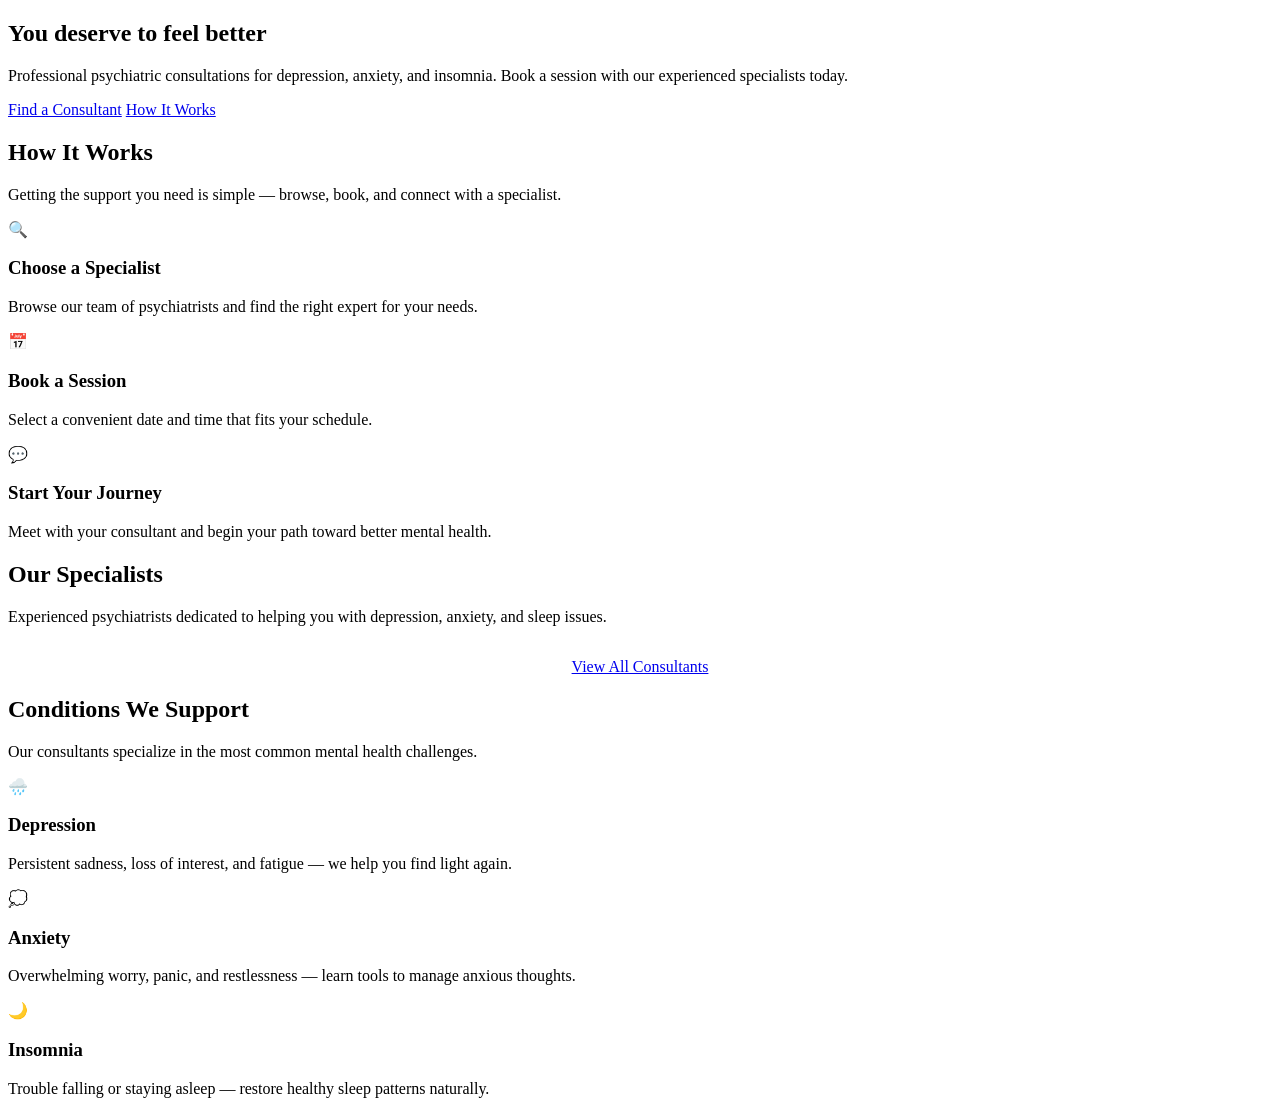
==== index.html @ 55f7d3a2 "Add files via upload" ====
<!DOCTYPE html>
<html lang="en">
<head>
  <meta charset="UTF-8">
  <meta name="viewport" content="width=device-width, initial-scale=1.0">
  <title>MindCare Center — Mental Health Consultation</title>
  <link rel="stylesheet" href="css/styles.css">
</head>
<body>
  <div id="site-header"></div>

  <section class="hero">
    <div class="container">
      <h1>You deserve to feel better</h1>
      <p>Professional psychiatric consultations for depression, anxiety, and insomnia. Book a session with our experienced specialists today.</p>
      <div class="hero-actions">
        <a href="consultants.html" class="btn btn-lg btn-primary">Find a Consultant</a>
        <a href="#how-it-works" class="btn btn-lg btn-outline">How It Works</a>
      </div>
    </div>
  </section>

  <section class="section" id="how-it-works">
    <div class="container">
      <h2 class="section-title">How It Works</h2>
      <p class="section-subtitle">Getting the support you need is simple — browse, book, and connect with a specialist.</p>
      <div class="features-grid">
        <div class="feature">
          <div class="feature-icon">🔍</div>
          <h3>Choose a Specialist</h3>
          <p>Browse our team of psychiatrists and find the right expert for your needs.</p>
        </div>
        <div class="feature">
          <div class="feature-icon">📅</div>
          <h3>Book a Session</h3>
          <p>Select a convenient date and time that fits your schedule.</p>
        </div>
        <div class="feature">
          <div class="feature-icon">💬</div>
          <h3>Start Your Journey</h3>
          <p>Meet with your consultant and begin your path toward better mental health.</p>
        </div>
      </div>
    </div>
  </section>

  <section class="section" style="background: var(--color-surface);">
    <div class="container">
      <h2 class="section-title">Our Specialists</h2>
      <p class="section-subtitle">Experienced psychiatrists dedicated to helping you with depression, anxiety, and sleep issues.</p>
      <div class="cards-grid" id="home-consultants"></div>
      <div style="text-align: center; margin-top: 2rem;">
        <a href="consultants.html" class="btn btn-outline">View All Consultants</a>
      </div>
    </div>
  </section>

  <section class="section">
    <div class="container">
      <h2 class="section-title">Conditions We Support</h2>
      <p class="section-subtitle">Our consultants specialize in the most common mental health challenges.</p>
      <div class="features-grid">
        <div class="feature">
          <div class="feature-icon">🌧️</div>
          <h3>Depression</h3>
          <p>Persistent sadness, loss of interest, and fatigue — we help you find light again.</p>
        </div>
        <div class="feature">
          <div class="feature-icon">💭</div>
          <h3>Anxiety</h3>
          <p>Overwhelming worry, panic, and restlessness — learn tools to manage anxious thoughts.</p>
        </div>
        <div class="feature">
          <div class="feature-icon">🌙</div>
          <h3>Insomnia</h3>
          <p>Trouble falling or staying asleep — restore healthy sleep patterns naturally.</p>
        </div>
      </div>
    </div>
  </section>

  <div id="site-footer"></div>

  <script src="js/data.js"></script>
  <script src="js/cart.js"></script>
  <script src="js/main.js"></script>
  <script>
    initPage('home');

    const consultantPages = {
      'dr-sarah-chen': 'consultant-sarah.html',
      'dr-michael-rivera': 'consultant-michael.html',
      'dr-emily-watson': 'consultant-emily.html'
    };

    document.getElementById('home-consultants').innerHTML = CONSULTANTS.map(c => `
      <div class="card">
        <img src="${c.image}" alt="${c.name}" class="card-img">
        <div class="card-body">
          <span class="card-tag">${c.specialty}</span>
          <h3>${c.name}</h3>
          <p class="card-title-sub">${c.title}</p>
          <p>${c.bio.substring(0, 100)}...</p>
          <div class="card-footer">
            <div class="price">${formatPrice(c.price)} <span>/ session</span></div>
            <a href="${consultantPages[c.id]}" class="btn btn-primary">View Profile</a>
          </div>
        </div>
      </div>
    `).join('');
  </script>
</body>
</html>
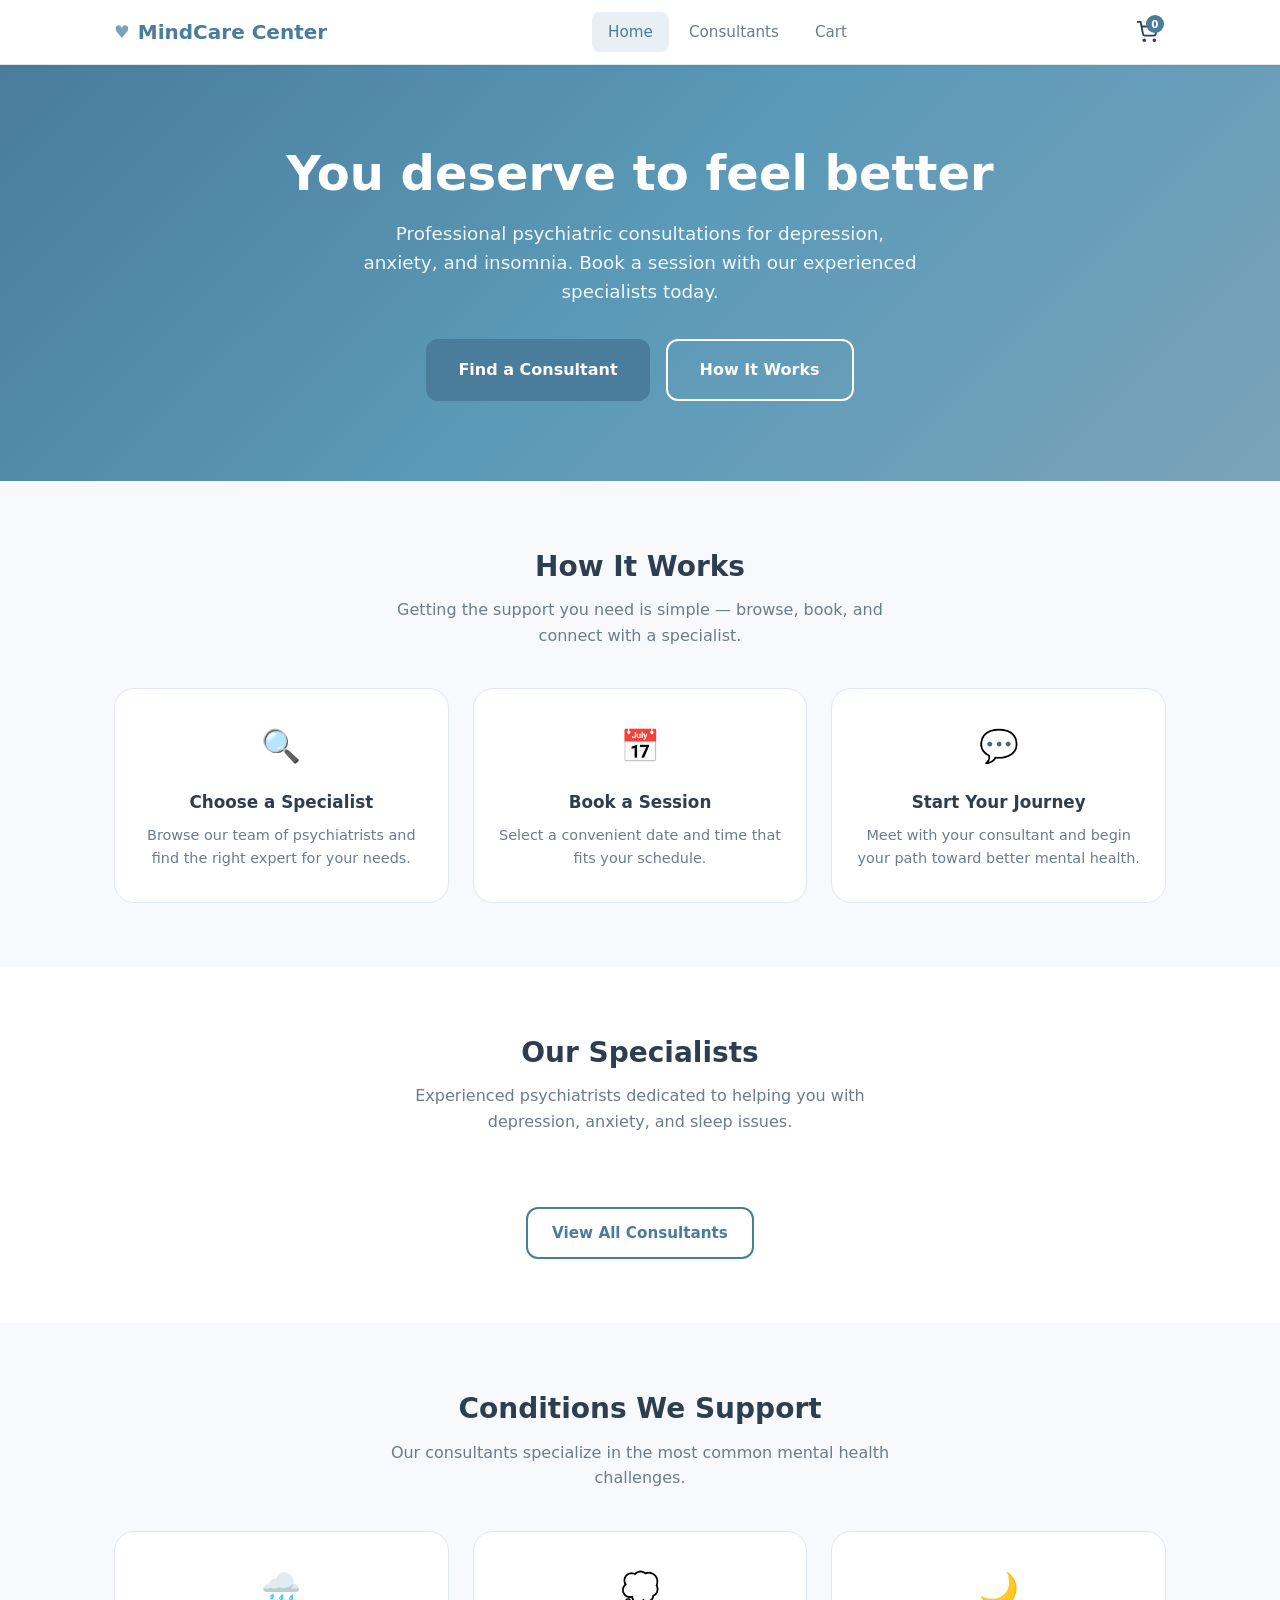
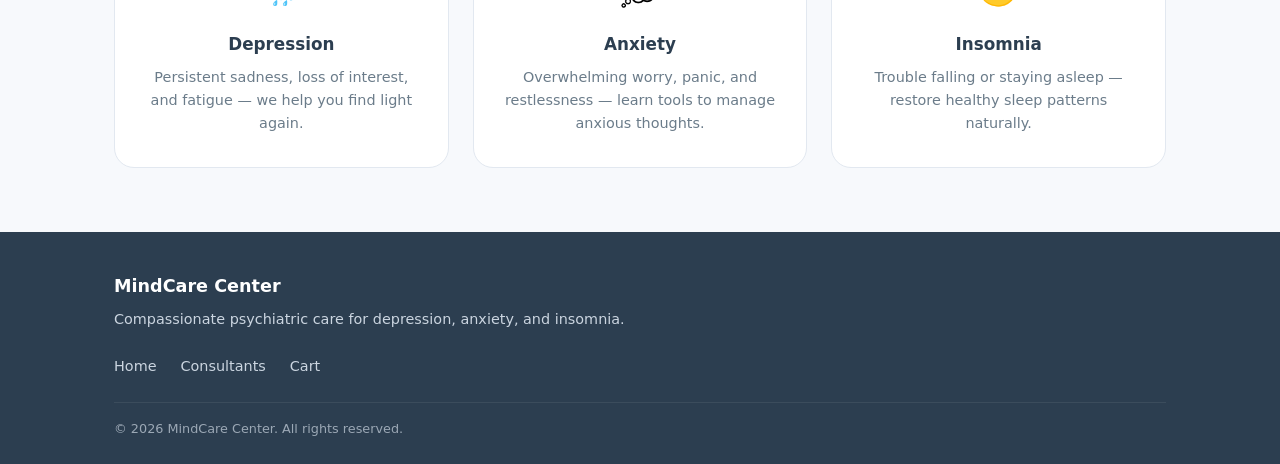
==== commit 4bcf1983: "Fix HTML encoding issues in index.html" ====
--- a/index.html
+++ b/index.html
@@ -4,7 +4,7 @@
   <meta charset="UTF-8">
   <meta name="viewport" content="width=device-width, initial-scale=1.0">
   <title>MindCare Center — Mental Health Consultation</title>
-  <link rel="stylesheet" href="css/styles.css">
+  <link rel="stylesheet" href="styles.css">
 </head>
 <body>
   <div id="site-header"></div>
@@ -81,9 +81,9 @@
 
   <div id="site-footer"></div>
 
-  <script src="js/data.js"></script>
-  <script src="js/cart.js"></script>
-  <script src="js/main.js"></script>
+  <script src="data.js"></script>
+  <script src="cart.js"></script>
+  <script src="main.js"></script>
   <script>
     initPage('home');
 
--- a/styles.css
+++ b/styles.css
@@ -0,0 +1,868 @@
+:root {
+  --color-bg: #f7f9fc;
+  --color-surface: #ffffff;
+  --color-primary: #4a7c9b;
+  --color-primary-dark: #3a6280;
+  --color-primary-light: #e8f0f5;
+  --color-accent: #7ba3b8;
+  --color-text: #2c3e50;
+  --color-text-muted: #6b7c8a;
+  --color-border: #e2e8f0;
+  --color-success: #3d8b6e;
+  --color-error: #c0392b;
+  --color-warning: #d4a017;
+  --shadow-sm: 0 1px 3px rgba(44, 62, 80, 0.08);
+  --shadow-md: 0 4px 16px rgba(44, 62, 80, 0.1);
+  --shadow-lg: 0 8px 32px rgba(44, 62, 80, 0.12);
+  --radius: 12px;
+  --radius-lg: 20px;
+  --font: 'Segoe UI', system-ui, -apple-system, sans-serif;
+}
+
+*, *::before, *::after {
+  box-sizing: border-box;
+  margin: 0;
+  padding: 0;
+}
+
+html {
+  scroll-behavior: smooth;
+}
+
+body {
+  font-family: var(--font);
+  background: var(--color-bg);
+  color: var(--color-text);
+  line-height: 1.6;
+  min-height: 100vh;
+  display: flex;
+  flex-direction: column;
+}
+
+.container {
+  width: 100%;
+  max-width: 1100px;
+  margin: 0 auto;
+  padding: 0 1.5rem;
+}
+
+/* Header */
+.site-header {
+  background: var(--color-surface);
+  border-bottom: 1px solid var(--color-border);
+  position: sticky;
+  top: 0;
+  z-index: 100;
+  box-shadow: var(--shadow-sm);
+}
+
+.header-inner {
+  display: flex;
+  align-items: center;
+  justify-content: space-between;
+  height: 64px;
+}
+
+.logo {
+  display: flex;
+  align-items: center;
+  gap: 0.5rem;
+  font-size: 1.25rem;
+  font-weight: 700;
+  color: var(--color-primary);
+  text-decoration: none;
+}
+
+.logo-icon {
+  color: var(--color-accent);
+  font-size: 1.1rem;
+}
+
+.main-nav {
+  display: flex;
+  gap: 0.25rem;
+}
+
+.nav-link {
+  padding: 0.5rem 1rem;
+  border-radius: 8px;
+  text-decoration: none;
+  color: var(--color-text-muted);
+  font-weight: 500;
+  font-size: 0.95rem;
+  transition: background 0.2s, color 0.2s;
+}
+
+.nav-link:hover,
+.nav-link.active {
+  background: var(--color-primary-light);
+  color: var(--color-primary);
+}
+
+.cart-link {
+  position: relative;
+  display: flex;
+  align-items: center;
+  padding: 0.5rem;
+  color: var(--color-text);
+  text-decoration: none;
+  border-radius: 8px;
+  transition: background 0.2s;
+}
+
+.cart-link:hover {
+  background: var(--color-primary-light);
+}
+
+.cart-badge {
+  position: absolute;
+  top: 2px;
+  right: 2px;
+  background: var(--color-primary);
+  color: white;
+  font-size: 0.65rem;
+  font-weight: 700;
+  min-width: 18px;
+  height: 18px;
+  border-radius: 50%;
+  display: flex;
+  align-items: center;
+  justify-content: center;
+}
+
+/* Footer */
+.site-footer {
+  background: var(--color-text);
+  color: #cbd5e0;
+  margin-top: auto;
+  padding: 2.5rem 0 1.5rem;
+}
+
+.footer-inner {
+  display: grid;
+  gap: 1.5rem;
+}
+
+.footer-brand strong {
+  color: white;
+  font-size: 1.1rem;
+}
+
+.footer-brand p {
+  margin-top: 0.5rem;
+  font-size: 0.9rem;
+}
+
+.footer-links {
+  display: flex;
+  gap: 1.5rem;
+}
+
+.footer-links a {
+  color: #cbd5e0;
+  text-decoration: none;
+  font-size: 0.9rem;
+}
+
+.footer-links a:hover {
+  color: white;
+}
+
+.footer-copy {
+  font-size: 0.8rem;
+  opacity: 0.7;
+  border-top: 1px solid rgba(255,255,255,0.1);
+  padding-top: 1rem;
+}
+
+/* Buttons */
+.btn {
+  display: inline-flex;
+  align-items: center;
+  justify-content: center;
+  gap: 0.5rem;
+  padding: 0.75rem 1.5rem;
+  border: none;
+  border-radius: var(--radius);
+  font-family: var(--font);
+  font-size: 0.95rem;
+  font-weight: 600;
+  cursor: pointer;
+  text-decoration: none;
+  transition: background 0.2s, transform 0.15s, box-shadow 0.2s;
+}
+
+.btn:active {
+  transform: scale(0.98);
+}
+
+.btn-primary {
+  background: var(--color-primary);
+  color: white;
+}
+
+.btn-primary:hover {
+  background: var(--color-primary-dark);
+  box-shadow: var(--shadow-md);
+}
+
+.btn-outline {
+  background: transparent;
+  color: var(--color-primary);
+  border: 2px solid var(--color-primary);
+}
+
+.btn-outline:hover {
+  background: var(--color-primary-light);
+}
+
+.btn-lg {
+  padding: 1rem 2rem;
+  font-size: 1rem;
+}
+
+.btn-block {
+  width: 100%;
+}
+
+.btn-danger {
+  background: transparent;
+  color: var(--color-error);
+  border: 1px solid var(--color-error);
+  padding: 0.4rem 0.8rem;
+  font-size: 0.85rem;
+}
+
+.btn-danger:hover {
+  background: #fdf0ef;
+}
+
+/* Hero */
+.hero {
+  background: linear-gradient(135deg, var(--color-primary) 0%, #5a9ab8 50%, var(--color-accent) 100%);
+  color: white;
+  padding: 5rem 0;
+  text-align: center;
+}
+
+.hero h1 {
+  font-size: clamp(2rem, 5vw, 3rem);
+  font-weight: 700;
+  margin-bottom: 1rem;
+  line-height: 1.2;
+}
+
+.hero p {
+  font-size: 1.15rem;
+  opacity: 0.92;
+  max-width: 560px;
+  margin: 0 auto 2rem;
+}
+
+.hero-actions {
+  display: flex;
+  gap: 1rem;
+  justify-content: center;
+  flex-wrap: wrap;
+}
+
+.hero .btn-outline {
+  border-color: white;
+  color: white;
+}
+
+.hero .btn-outline:hover {
+  background: rgba(255,255,255,0.15);
+}
+
+/* Sections */
+.section {
+  padding: 4rem 0;
+}
+
+.section-title {
+  text-align: center;
+  font-size: 1.75rem;
+  margin-bottom: 0.5rem;
+}
+
+.section-subtitle {
+  text-align: center;
+  color: var(--color-text-muted);
+  margin-bottom: 2.5rem;
+  max-width: 520px;
+  margin-left: auto;
+  margin-right: auto;
+}
+
+/* Cards grid */
+.cards-grid {
+  display: grid;
+  grid-template-columns: repeat(auto-fit, minmax(280px, 1fr));
+  gap: 1.5rem;
+}
+
+.card {
+  background: var(--color-surface);
+  border-radius: var(--radius-lg);
+  box-shadow: var(--shadow-sm);
+  border: 1px solid var(--color-border);
+  overflow: hidden;
+  transition: box-shadow 0.2s, transform 0.2s;
+}
+
+.card:hover {
+  box-shadow: var(--shadow-md);
+  transform: translateY(-2px);
+}
+
+.card-img {
+  width: 100%;
+  height: 200px;
+  object-fit: cover;
+}
+
+.card-body {
+  padding: 1.5rem;
+}
+
+.card-tag {
+  display: inline-block;
+  background: var(--color-primary-light);
+  color: var(--color-primary);
+  font-size: 0.75rem;
+  font-weight: 600;
+  padding: 0.25rem 0.75rem;
+  border-radius: 20px;
+  margin-bottom: 0.75rem;
+}
+
+.card-body h3 {
+  font-size: 1.15rem;
+  margin-bottom: 0.25rem;
+}
+
+.card-body .card-title-sub {
+  color: var(--color-text-muted);
+  font-size: 0.85rem;
+  margin-bottom: 0.75rem;
+}
+
+.card-body p {
+  color: var(--color-text-muted);
+  font-size: 0.9rem;
+  margin-bottom: 1rem;
+}
+
+.card-footer {
+  display: flex;
+  align-items: center;
+  justify-content: space-between;
+}
+
+.price {
+  font-size: 1.25rem;
+  font-weight: 700;
+  color: var(--color-primary);
+}
+
+.price span {
+  font-size: 0.8rem;
+  font-weight: 400;
+  color: var(--color-text-muted);
+}
+
+/* Features */
+.features-grid {
+  display: grid;
+  grid-template-columns: repeat(auto-fit, minmax(240px, 1fr));
+  gap: 1.5rem;
+}
+
+.feature {
+  text-align: center;
+  padding: 2rem 1.5rem;
+  background: var(--color-surface);
+  border-radius: var(--radius-lg);
+  border: 1px solid var(--color-border);
+}
+
+.feature-icon {
+  font-size: 2rem;
+  margin-bottom: 1rem;
+}
+
+.feature h3 {
+  font-size: 1.05rem;
+  margin-bottom: 0.5rem;
+}
+
+.feature p {
+  color: var(--color-text-muted);
+  font-size: 0.9rem;
+}
+
+/* Page header */
+.page-header {
+  background: var(--color-primary-light);
+  padding: 2.5rem 0;
+  text-align: center;
+}
+
+.page-header h1 {
+  font-size: 2rem;
+  color: var(--color-primary-dark);
+}
+
+.page-header p {
+  color: var(--color-text-muted);
+  margin-top: 0.5rem;
+}
+
+/* Consultant detail */
+.consultant-detail {
+  padding: 3rem 0;
+}
+
+.detail-grid {
+  display: grid;
+  grid-template-columns: 1fr 1.2fr;
+  gap: 2.5rem;
+  align-items: start;
+}
+
+.detail-photo {
+  width: 100%;
+  border-radius: var(--radius-lg);
+  box-shadow: var(--shadow-md);
+}
+
+.detail-info h2 {
+  font-size: 1.75rem;
+  margin-bottom: 0.25rem;
+}
+
+.detail-title {
+  color: var(--color-primary);
+  font-weight: 600;
+  margin-bottom: 1rem;
+}
+
+.detail-bio {
+  color: var(--color-text-muted);
+  margin-bottom: 1.5rem;
+}
+
+.detail-section {
+  margin-bottom: 1.5rem;
+}
+
+.detail-section h3 {
+  font-size: 1rem;
+  margin-bottom: 0.5rem;
+  color: var(--color-primary-dark);
+}
+
+.detail-section ul {
+  list-style: none;
+  padding: 0;
+}
+
+.detail-section li {
+  padding: 0.35rem 0;
+  color: var(--color-text-muted);
+  font-size: 0.9rem;
+}
+
+.detail-section li::before {
+  content: "✓ ";
+  color: var(--color-success);
+  font-weight: 700;
+}
+
+/* Booking form */
+.booking-panel {
+  background: var(--color-surface);
+  border: 1px solid var(--color-border);
+  border-radius: var(--radius-lg);
+  padding: 2rem;
+  box-shadow: var(--shadow-sm);
+  margin-top: 2rem;
+}
+
+.booking-panel h3 {
+  font-size: 1.25rem;
+  margin-bottom: 1.5rem;
+}
+
+.form-group {
+  margin-bottom: 1.25rem;
+}
+
+.form-group label {
+  display: block;
+  font-weight: 600;
+  font-size: 0.9rem;
+  margin-bottom: 0.4rem;
+}
+
+.form-group input,
+.form-group select {
+  width: 100%;
+  padding: 0.75rem 1rem;
+  border: 1px solid var(--color-border);
+  border-radius: 8px;
+  font-family: var(--font);
+  font-size: 0.95rem;
+  transition: border-color 0.2s;
+}
+
+.form-group input:focus,
+.form-group select:focus {
+  outline: none;
+  border-color: var(--color-primary);
+  box-shadow: 0 0 0 3px rgba(74, 124, 155, 0.15);
+}
+
+.form-row {
+  display: grid;
+  grid-template-columns: 1fr 1fr;
+  gap: 1rem;
+}
+
+.booking-price {
+  display: flex;
+  justify-content: space-between;
+  align-items: center;
+  padding: 1rem 0;
+  border-top: 1px solid var(--color-border);
+  margin-top: 0.5rem;
+  margin-bottom: 1rem;
+}
+
+/* Cart */
+.cart-page {
+  padding: 3rem 0;
+}
+
+.cart-empty {
+  text-align: center;
+  padding: 4rem 2rem;
+  background: var(--color-surface);
+  border-radius: var(--radius-lg);
+  border: 1px solid var(--color-border);
+}
+
+.cart-empty h2 {
+  margin-bottom: 0.5rem;
+}
+
+.cart-empty p {
+  color: var(--color-text-muted);
+  margin-bottom: 1.5rem;
+}
+
+.cart-items {
+  display: flex;
+  flex-direction: column;
+  gap: 1rem;
+  margin-bottom: 2rem;
+}
+
+.cart-item {
+  display: grid;
+  grid-template-columns: 80px 1fr auto auto;
+  gap: 1.25rem;
+  align-items: center;
+  background: var(--color-surface);
+  border: 1px solid var(--color-border);
+  border-radius: var(--radius);
+  padding: 1.25rem;
+}
+
+.cart-item-img {
+  width: 80px;
+  height: 80px;
+  border-radius: 8px;
+  object-fit: cover;
+}
+
+.cart-item-info h3 {
+  font-size: 1rem;
+}
+
+.cart-item-info p {
+  font-size: 0.85rem;
+  color: var(--color-text-muted);
+}
+
+.cart-item-price {
+  font-weight: 700;
+  font-size: 1.1rem;
+  color: var(--color-primary);
+}
+
+.cart-summary {
+  background: var(--color-surface);
+  border: 1px solid var(--color-border);
+  border-radius: var(--radius-lg);
+  padding: 1.5rem;
+  max-width: 400px;
+  margin-left: auto;
+}
+
+.cart-summary h3 {
+  margin-bottom: 1rem;
+}
+
+.summary-row {
+  display: flex;
+  justify-content: space-between;
+  padding: 0.5rem 0;
+  font-size: 0.95rem;
+}
+
+.summary-row.total {
+  border-top: 2px solid var(--color-border);
+  margin-top: 0.5rem;
+  padding-top: 1rem;
+  font-weight: 700;
+  font-size: 1.15rem;
+}
+
+/* Checkout */
+.checkout-grid {
+  display: grid;
+  grid-template-columns: 1.5fr 1fr;
+  gap: 2rem;
+  padding: 3rem 0;
+}
+
+.checkout-form {
+  background: var(--color-surface);
+  border: 1px solid var(--color-border);
+  border-radius: var(--radius-lg);
+  padding: 2rem;
+}
+
+.checkout-form h2 {
+  font-size: 1.25rem;
+  margin-bottom: 1.5rem;
+}
+
+.order-summary {
+  background: var(--color-surface);
+  border: 1px solid var(--color-border);
+  border-radius: var(--radius-lg);
+  padding: 1.5rem;
+  height: fit-content;
+  position: sticky;
+  top: 80px;
+}
+
+.order-summary h3 {
+  margin-bottom: 1rem;
+}
+
+.summary-item {
+  display: flex;
+  justify-content: space-between;
+  padding: 0.6rem 0;
+  border-bottom: 1px solid var(--color-border);
+  font-size: 0.9rem;
+}
+
+.summary-item:last-of-type {
+  border-bottom: none;
+}
+
+/* Payment */
+.payment-page {
+  padding: 3rem 0;
+}
+
+.payment-grid {
+  display: grid;
+  grid-template-columns: 1.2fr 1fr;
+  gap: 2rem;
+  max-width: 900px;
+  margin: 0 auto;
+}
+
+.payment-form {
+  background: var(--color-surface);
+  border: 1px solid var(--color-border);
+  border-radius: var(--radius-lg);
+  padding: 2rem;
+}
+
+.payment-form h2 {
+  font-size: 1.25rem;
+  margin-bottom: 0.5rem;
+}
+
+.payment-form > p {
+  color: var(--color-text-muted);
+  font-size: 0.9rem;
+  margin-bottom: 1.5rem;
+}
+
+.payment-methods {
+  display: flex;
+  gap: 0.75rem;
+  margin-bottom: 1.5rem;
+}
+
+.payment-method {
+  flex: 1;
+  padding: 0.75rem;
+  border: 2px solid var(--color-border);
+  border-radius: 8px;
+  text-align: center;
+  cursor: pointer;
+  font-size: 0.85rem;
+  font-weight: 600;
+  transition: border-color 0.2s, background 0.2s;
+}
+
+.payment-method.active {
+  border-color: var(--color-primary);
+  background: var(--color-primary-light);
+  color: var(--color-primary);
+}
+
+.card-input-group {
+  position: relative;
+}
+
+.card-icons {
+  position: absolute;
+  right: 12px;
+  top: 50%;
+  transform: translateY(-50%);
+  display: flex;
+  gap: 4px;
+  font-size: 0.7rem;
+  font-weight: 700;
+  color: var(--color-text-muted);
+}
+
+.secure-badge {
+  display: flex;
+  align-items: center;
+  gap: 0.5rem;
+  margin-top: 1rem;
+  padding: 0.75rem;
+  background: var(--color-primary-light);
+  border-radius: 8px;
+  font-size: 0.85rem;
+  color: var(--color-primary-dark);
+}
+
+.payment-summary {
+  background: var(--color-surface);
+  border: 1px solid var(--color-border);
+  border-radius: var(--radius-lg);
+  padding: 1.5rem;
+  height: fit-content;
+}
+
+.payment-success {
+  text-align: center;
+  padding: 4rem 2rem;
+  max-width: 500px;
+  margin: 0 auto;
+}
+
+.success-icon {
+  width: 80px;
+  height: 80px;
+  background: #e8f5ef;
+  color: var(--color-success);
+  border-radius: 50%;
+  display: flex;
+  align-items: center;
+  justify-content: center;
+  font-size: 2.5rem;
+  margin: 0 auto 1.5rem;
+}
+
+.payment-success h2 {
+  margin-bottom: 0.5rem;
+}
+
+.payment-success p {
+  color: var(--color-text-muted);
+  margin-bottom: 1.5rem;
+}
+
+.demo-notice {
+  background: #fff8e6;
+  border: 1px solid #f0d78c;
+  border-radius: 8px;
+  padding: 0.75rem 1rem;
+  font-size: 0.85rem;
+  color: #8a6914;
+  margin-bottom: 1.5rem;
+}
+
+/* Toast */
+.toast {
+  position: fixed;
+  bottom: 2rem;
+  right: 2rem;
+  padding: 1rem 1.5rem;
+  border-radius: var(--radius);
+  color: white;
+  font-weight: 600;
+  font-size: 0.9rem;
+  box-shadow: var(--shadow-lg);
+  transform: translateY(100px);
+  opacity: 0;
+  transition: transform 0.3s, opacity 0.3s;
+  z-index: 1000;
+}
+
+.toast.show {
+  transform: translateY(0);
+  opacity: 1;
+}
+
+.toast-success {
+  background: var(--color-success);
+}
+
+.toast-error {
+  background: var(--color-error);
+}
+
+/* Responsive */
+@media (max-width: 768px) {
+  .main-nav {
+    display: none;
+  }
+
+  .detail-grid,
+  .checkout-grid,
+  .payment-grid {
+    grid-template-columns: 1fr;
+  }
+
+  .cart-item {
+    grid-template-columns: 60px 1fr;
+    grid-template-rows: auto auto;
+  }
+
+  .cart-item-price,
+  .cart-item .btn-danger {
+    grid-column: 2;
+  }
+
+  .form-row {
+    grid-template-columns: 1fr;
+  }
+
+  .order-summary {
+    position: static;
+  }
+}
